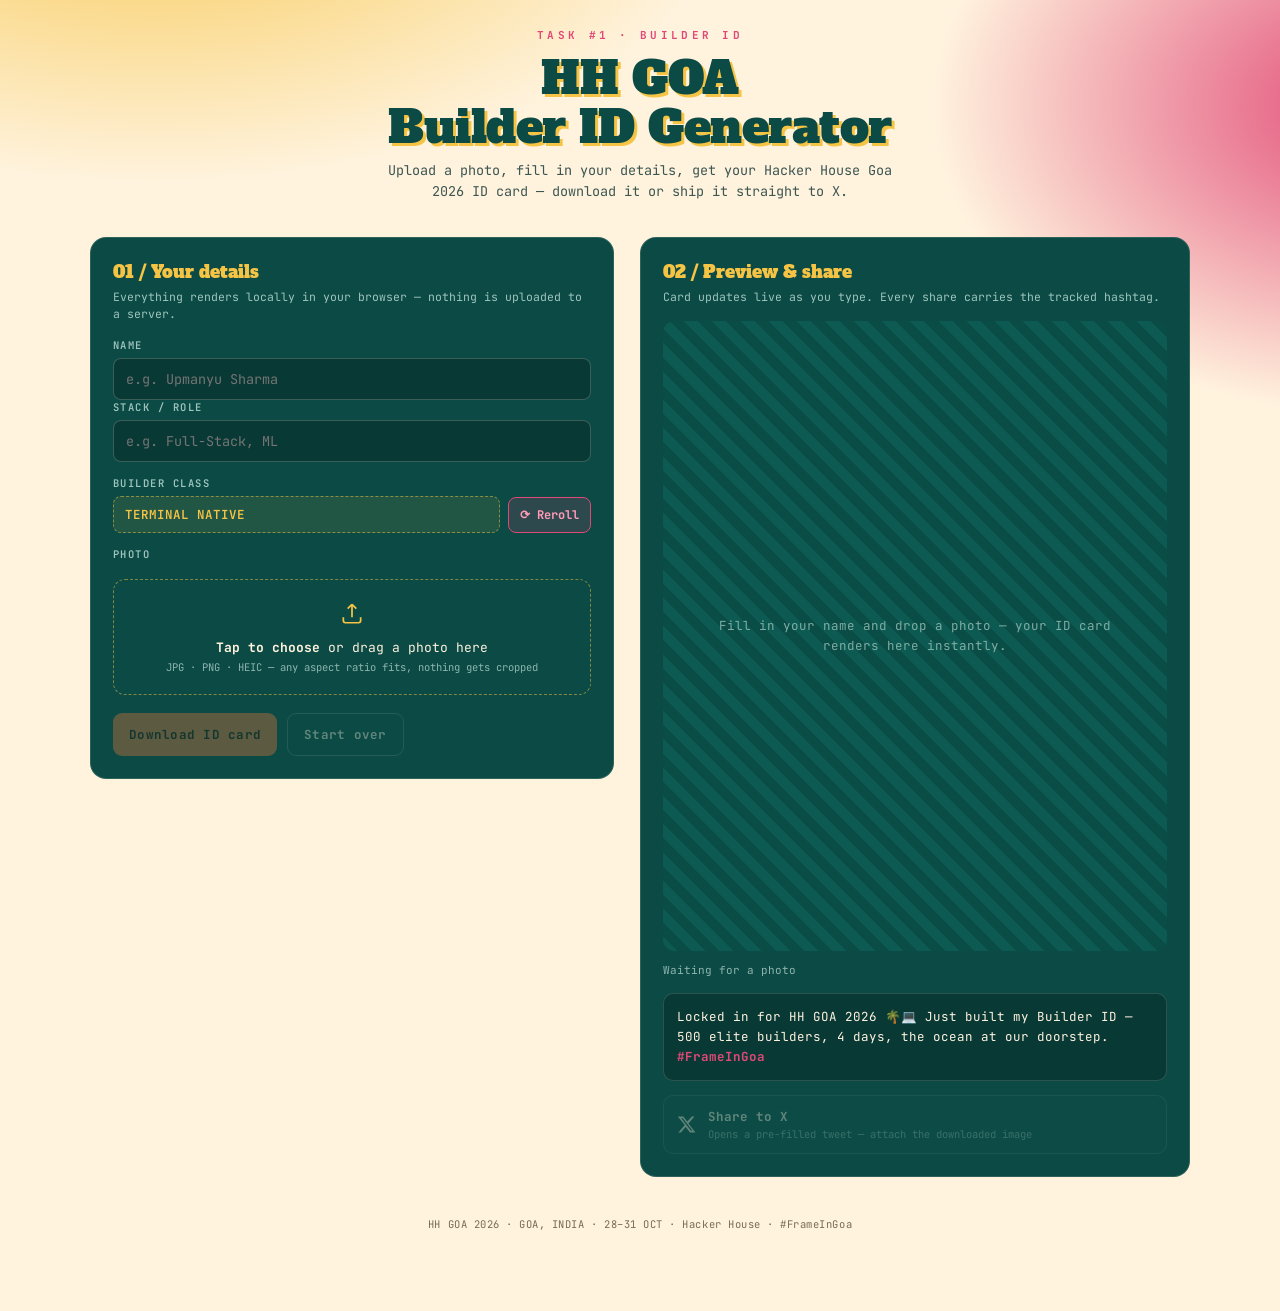
==== index.html @ 46b138cb "Made the first draft of the id card using javascript, html and css" ====
<!DOCTYPE html>
<html lang="en">
<head>
<meta charset="UTF-8">
<meta name="viewport" content="width=device-width, initial-scale=1.0">
<title>HH GOA 2026 — Builder ID Generator</title>
<link rel="preconnect" href="https://fonts.googleapis.com">
<link href="https://fonts.googleapis.com/css2?family=Alfa+Slab+One&family=Fraunces:opsz,wght@9..144,600;9..144,700;9..144,900&family=JetBrains+Mono:wght@400;500;600;700&family=Noto+Sans+Devanagari:wght@700&display=swap" rel="stylesheet">
<style>
  :root{
    --sky-top:#F6C445;
    --sky-mid:#F2793B;
    --sky-bottom:#E14876;
    --sea:#0F6E66;
    --sea-deep:#0B4A45;
    --sea-black:#0A2E2B;
    --cream:#FFF3DE;
    --ink:#1B2E2A;
  }
  *{box-sizing:border-box;}
  html,body{margin:0;padding:0;}
  body{
    background:
      radial-gradient(1100px 620px at 12% -12%, #F6C445 0%, transparent 55%),
      radial-gradient(900px 620px at 108% 8%, #E14876 0%, transparent 50%),
      var(--cream);
    min-height:100vh;
    font-family:'JetBrains Mono',monospace;
    color:var(--ink);
    padding:28px 16px 80px;
  }
  .wrap{max-width:1100px;margin:0 auto;}

  header{text-align:center;margin-bottom:34px;}
  .eyebrow{
    font-size:11px;letter-spacing:.3em;text-transform:uppercase;
    color:var(--sky-bottom);font-weight:700;
  }
  h1{
    font-family:'Alfa Slab One',serif;font-weight:400;
    font-size:clamp(26px,4.8vw,46px);
    margin:12px 0 8px;letter-spacing:-0.01em;color:var(--sea-deep);
    line-height:1.06;text-shadow:3px 3px 0 var(--sky-top);
  }
  .sub{color:#3d5652;font-size:13.5px;max-width:520px;margin:0 auto;line-height:1.6;}

  .stage{display:grid;grid-template-columns:1fr 1.05fr;gap:26px;align-items:start;}
  @media (max-width:860px){ .stage{grid-template-columns:1fr;} }

  .panel{
    background:var(--sea-deep);
    border:1px solid rgba(255,243,222,0.14);
    border-radius:16px;padding:22px;
    color:var(--cream);
  }
  h2.panel-title{font-family:'Alfa Slab One',serif;font-weight:400;font-size:17px;margin:0 0 4px;color:var(--sky-top);}
  .panel-sub{font-size:11.5px;color:#9fc4bd;margin:0 0 16px;line-height:1.5;}

  label{display:block;font-size:10.5px;letter-spacing:.14em;text-transform:uppercase;color:#9fc4bd;margin:14px 0 6px;font-weight:600;}
  label:first-of-type{margin-top:0;}
  input[type=text]{
    width:100%;background:rgba(0,0,0,.22);border:1px solid rgba(255,243,222,.2);
    border-radius:8px;padding:11px 12px;color:var(--cream);font-family:'JetBrains Mono',monospace;
    font-size:13.5px;outline:none;
  }
  input[type=text]:focus{border-color:var(--sky-mid);}
  .field-row{display:flex;gap:10px;}
  .field-row > div{flex:1;}

  .reroll-row{display:flex;gap:8px;align-items:center;margin-top:6px;}
  .chip-preview{
    flex:1;background:rgba(246,196,69,.1);border:1px dashed rgba(246,196,69,.5);
    border-radius:8px;padding:9px 11px;font-size:12.5px;color:var(--sky-top);font-weight:600;
  }
  .icon-btn{
    background:rgba(225,72,118,.16);border:1px solid var(--sky-bottom);color:#ff9ab8;
    border-radius:8px;padding:9px 11px;cursor:pointer;font-size:12px;font-weight:700;
    font-family:'JetBrains Mono',monospace;white-space:nowrap;
  }
  .icon-btn:hover{background:rgba(225,72,118,.28);}

  .dropzone{
    border:1.5px dashed rgba(246,196,69,.5);border-radius:12px;padding:20px;
    text-align:center;cursor:pointer;margin-top:18px;transition:border-color .2s,background .2s;
  }
  .dropzone:hover,.dropzone.drag{border-color:var(--sky-top);background:rgba(246,196,69,.06);}
  .dropzone svg{width:26px;height:26px;margin-bottom:6px;}
  .dropzone p{margin:2px 0;font-size:13px;color:var(--cream);}
  .dropzone .fmt{font-size:10.5px;color:#8fb5ae;margin-top:4px;}
  input[type=file]{display:none;}

  .actions{display:flex;gap:10px;margin-top:18px;flex-wrap:wrap;}
  .btn{
    font-family:'JetBrains Mono',monospace;font-weight:700;font-size:12.5px;
    padding:12px 16px;border-radius:9px;border:none;cursor:pointer;
    display:inline-flex;align-items:center;gap:8px;transition:transform .12s,filter .12s;
    letter-spacing:.02em;
  }
  .btn:active{transform:scale(.97);}
  .btn-primary{background:var(--sky-mid);color:#2a1305;}
  .btn-primary:hover{filter:brightness(1.08);}
  .btn-ghost{background:transparent;color:var(--cream);border:1px solid rgba(255,243,222,.3);}
  .btn-ghost:hover{border-color:var(--cream);}
  .btn[disabled]{opacity:.35;cursor:not-allowed;}

  .canvas-frame{
    position:relative;width:100%;aspect-ratio:4/5;border-radius:12px;overflow:hidden;
    background:repeating-linear-gradient(45deg,#0d5a53,#0d5a53 10px,#0a4d47 10px,#0a4d47 20px);
    display:flex;align-items:center;justify-content:center;
  }
  #outputCanvas{width:100%;height:100%;display:block;}
  .placeholder-msg{position:absolute;color:#7fada4;font-size:12.5px;text-align:center;padding:0 30px;line-height:1.6;}

  .status-row{display:flex;justify-content:space-between;align-items:center;margin-top:12px;font-size:11px;color:#8fb5ae;}
  .live{display:inline-flex;align-items:center;gap:6px;}
  .dot{width:6px;height:6px;border-radius:50%;background:var(--sky-top);box-shadow:0 0 6px var(--sky-top);}

  .caption-box{
    background:rgba(0,0,0,.22);border:1px solid rgba(255,243,222,.14);border-radius:10px;
    padding:13px;font-size:12.5px;line-height:1.6;color:var(--cream);margin:16px 0 14px;white-space:pre-wrap;
  }
  .tag{color:var(--sky-bottom);font-weight:700;}

  .share-grid{display:flex;flex-direction:column;gap:9px;}
  .share-btn{
    display:flex;align-items:center;gap:12px;padding:12px 13px;border-radius:10px;
    border:1px solid rgba(255,243,222,.16);background:rgba(255,243,222,.03);cursor:pointer;
    color:var(--cream);font-family:'JetBrains Mono',monospace;font-size:12.5px;font-weight:700;
    text-align:left;width:100%;transition:background .15s,border-color .15s;
  }
  .share-btn:hover{background:rgba(255,243,222,.08);border-color:rgba(255,243,222,.3);}
  .share-btn[disabled]{opacity:.35;cursor:not-allowed;}
  .share-btn .ic{width:19px;height:19px;flex-shrink:0;}
  .share-btn small{display:block;font-weight:400;color:#8fb5ae;font-size:10.5px;margin-top:2px;}

  .toast{
    position:fixed;bottom:24px;left:50%;transform:translateX(-50%) translateY(20px);
    background:var(--sky-top);color:#2a1305;padding:10px 18px;border-radius:8px;
    font-size:12.5px;font-weight:700;opacity:0;pointer-events:none;
    transition:opacity .25s,transform .25s;z-index:50;font-family:'JetBrains Mono',monospace;
  }
  .toast.show{opacity:1;transform:translateX(-50%) translateY(0);}

  footer{text-align:center;margin-top:40px;font-size:10.5px;color:#7a6a52;letter-spacing:.05em;}
</style>
</head>
<body>
<div class="wrap">

  <header>
    <div class="eyebrow">Task #1 · Builder ID</div>
    <h1>HH GOA<br>Builder ID Generator</h1>
    <p class="sub">Upload a photo, fill in your details, get your Hacker House Goa 2026 ID card — download it or ship it straight to X.</p>
  </header>

  <div class="stage">

    <div class="panel">
      <h2 class="panel-title">01 / Your details</h2>
      <p class="panel-sub">Everything renders locally in your browser — nothing is uploaded to a server.</p>

      <label for="nameInput">Name</label>
      <input type="text" id="nameInput" placeholder="e.g. Upmanyu Sharma" maxlength="28">

      <div class="field-row">
        <div>
          <label for="stackInput">Stack / role</label>
          <input type="text" id="stackInput" placeholder="e.g. Full-Stack, ML" maxlength="22">
        </div>
      </div>

      <label>Builder class</label>
      <div class="reroll-row">
        <div class="chip-preview" id="builderClassPreview">TERMINAL NATIVE</div>
        <button class="icon-btn" id="rerollBtn" type="button">⟳ Reroll</button>
      </div>

      <label>Photo</label>
      <div class="dropzone" id="dropzone">
        <svg viewBox="0 0 24 24" fill="none" stroke="#F6C445" stroke-width="1.6"><path d="M12 16V4M12 4l-4 4M12 4l4 4"/><path d="M4 16v3a2 2 0 002 2h12a2 2 0 002-2v-3"/></svg>
        <p><strong>Tap to choose</strong> or drag a photo here</p>
        <div class="fmt">JPG · PNG · HEIC — any aspect ratio fits, nothing gets cropped</div>
      </div>
      <input type="file" id="fileInput" accept="image/jpeg,image/png,image/heic,image/heif,.heic,.heif">

      <div class="actions">
        <button class="btn btn-primary" id="downloadBtn" disabled>Download ID card</button>
        <button class="btn btn-ghost" id="resetBtn" disabled>Start over</button>
      </div>
    </div>

    <div class="panel">
      <h2 class="panel-title">02 / Preview & share</h2>
      <p class="panel-sub">Card updates live as you type. Every share carries the tracked hashtag.</p>

      <div class="canvas-frame" id="canvasFrame">
        <div class="placeholder-msg" id="placeholderMsg">Fill in your name and drop a photo — your ID card renders here instantly.</div>
        <canvas id="outputCanvas" width="1200" height="1500" style="display:none;"></canvas>
      </div>

      <div class="status-row">
        <span id="statusText">Waiting for details</span>
        <span class="live" id="liveBadge" style="visibility:hidden;"><span class="dot"></span> Live</span>
      </div>

      <div class="caption-box" id="captionBox">Locked in for HH GOA 2026 🌴💻 Just built my Builder ID — 500 elite builders, 4 days, the ocean at our doorstep. <span class="tag">#FrameInGoa</span></div>

      <div class="share-grid">
        <button class="share-btn" id="shareX" disabled>
          <svg class="ic" viewBox="0 0 24 24" fill="#FFF3DE"><path d="M18.9 2H22l-7.6 8.7L23.3 22h-6.9l-5.4-6.9L4.8 22H1.7l8.1-9.3L1 2h7l4.9 6.3L18.9 2Zm-1.2 18h1.9L7.4 4H5.4l12.3 16Z"/></svg>
          <span>Share to X<small>Opens a pre-filled tweet — attach the downloaded image</small></span>
        </button>
      </div>
    </div>

  </div>

  <footer>HH GOA 2026 · GOA, INDIA · 28–31 OCT · Hacker House · #FrameInGoa</footer>
</div>

<div class="toast" id="toast"></div>

<script>
const dropzone = document.getElementById('dropzone');
const fileInput = document.getElementById('fileInput');
const canvas = document.getElementById('outputCanvas');
const ctx = canvas.getContext('2d');
const placeholderMsg = document.getElementById('placeholderMsg');
const statusText = document.getElementById('statusText');
const liveBadge = document.getElementById('liveBadge');
const downloadBtn = document.getElementById('downloadBtn');
const resetBtn = document.getElementById('resetBtn');
const toast = document.getElementById('toast');
const nameInput = document.getElementById('nameInput');
const stackInput = document.getElementById('stackInput');
const builderClassPreview = document.getElementById('builderClassPreview');
const rerollBtn = document.getElementById('rerollBtn');

const HASHTAG = "#FrameInGoa";
const CARD_W = 1200, CARD_H = 1500;
let userImg = null;
let currentClass = "TERMINAL NATIVE";
let serial = String(Math.floor(Math.random()*899)+100);

const BUILDER_CLASSES = [
  "TERMINAL NATIVE","SHIP-IT SPECIALIST","0-TO-1 OPERATOR","LATE NIGHT COMMITTER",
  "PROD WHISPERER","SIGNAL OVER NOISE","FULL-STACK CORSAIR","EDGE CASE HUNTER",
  "TIDE-TIMED SHIPPER","FIBER-SPEED FOUNDER","MERGE CONFLICT SLAYER","STACK OVERFLOW SURVIVOR"
];

function rollBuilderClass(){
  let next = currentClass;
  while(next === currentClass){
    next = BUILDER_CLASSES[Math.floor(Math.random()*BUILDER_CLASSES.length)];
  }
  currentClass = next;
  builderClassPreview.textContent = currentClass;
  scheduleRender();
}
rerollBtn.addEventListener('click', rollBuilderClass);

function showToast(msg){
  toast.textContent = msg;
  toast.classList.add('show');
  setTimeout(()=>toast.classList.remove('show'), 2200);
}

async function ensureFonts(){
  await Promise.all([
    document.fonts.load('400 90px "Alfa Slab One"'),
    document.fonts.load('400 46px "Alfa Slab One"'),
    document.fonts.load('700 62px Fraunces'),
    document.fonts.load('700 30px "JetBrains Mono"'),
    document.fonts.load('600 24px "JetBrains Mono"'),
    document.fonts.load('700 46px "Noto Sans Devanagari"'),
  ]).catch(()=>{});
}

function roundRectAt(x,y,w,h,r){
  ctx.beginPath();
  ctx.moveTo(x+r,y);
  ctx.arcTo(x+w,y,x+w,y+h,r);
  ctx.arcTo(x+w,y+h,x,y+h,r);
  ctx.arcTo(x,y+h,x,y,r);
  ctx.arcTo(x,y,x+w,y,r);
  ctx.closePath();
}

function drawTicketNotch(cx, y, r){
  ctx.save();
  ctx.globalCompositeOperation = 'destination-out';
  ctx.beginPath();
  ctx.arc(cx, y, r, 0, Math.PI*2);
  ctx.fill();
  ctx.restore();
}

function fitText(text, cx, y, maxW, baseSize, weight, family){
  let size = baseSize;
  ctx.font = `${weight} ${size}px ${family}`;
  while(ctx.measureText(text).width > maxW && size > 26){
    size -= 2;
    ctx.font = `${weight} ${size}px ${family}`;
  }
  ctx.fillText(text, cx, y);
}

function drawSunburst(cx, cy, rInner, rOuter, rayCount, colorA, colorB){
  ctx.save();
  ctx.beginPath();
  ctx.arc(cx, cy, rOuter, 0, Math.PI*2);
  ctx.clip();
  const step = (Math.PI*2)/rayCount;
  for(let i=0;i<rayCount;i++){
    ctx.beginPath();
    ctx.moveTo(cx,cy);
    ctx.arc(cx, cy, rOuter, i*step, i*step+step/2);
    ctx.closePath();
    ctx.fillStyle = (i%2===0) ? colorA : colorB;
    ctx.fill();
  }
  ctx.restore();
}

function drawPalmSilhouette(x, y, scale, color){
  ctx.save();
  ctx.translate(x,y);
  ctx.scale(scale,scale);
  ctx.fillStyle = color;
  // trunk
  ctx.beginPath();
  ctx.moveTo(-6,0);
  ctx.quadraticCurveTo(10,-40,-2,-90);
  ctx.quadraticCurveTo(6,-40,10,0);
  ctx.closePath();
  ctx.fill();
  // fronds
  const frondAngles = [-160,-125,-95,-65,-30,10];
  frondAngles.forEach(a=>{
    ctx.save();
    ctx.translate(-2,-90);
    ctx.rotate(a*Math.PI/180);
    ctx.beginPath();
    ctx.moveTo(0,0);
    ctx.quadraticCurveTo(40,-6,74,4);
    ctx.quadraticCurveTo(40,10,0,0);
    ctx.closePath();
    ctx.fill();
    ctx.restore();
  });
  ctx.restore();
}

function drawWaveBand(y, height, color){
  ctx.save();
  ctx.fillStyle = color;
  ctx.beginPath();
  ctx.moveTo(0, y+30);
  for(let x=0;x<=CARD_W;x+=60){
    const yy = y + 30*Math.sin((x/CARD_W)*Math.PI*4);
    ctx.lineTo(x, yy);
  }
  ctx.lineTo(CARD_W, y+height);
  ctx.lineTo(0, y+height);
  ctx.closePath();
  ctx.fill();
  ctx.restore();
}

function drawCard(){
  ctx.clearRect(0,0,CARD_W,CARD_H);

  // retro sunset sky gradient background
  const sky = ctx.createLinearGradient(0,0,0,CARD_H);
  sky.addColorStop(0,'#F6C445');
  sky.addColorStop(0.45,'#F2793B');
  sky.addColorStop(1,'#E14876');
  ctx.fillStyle = sky;
  ctx.fillRect(0,0,CARD_W,CARD_H);

  const cx = CARD_W/2;

  // sunburst behind header
  drawSunburst(cx, 190, 0, 340, 24, 'rgba(255,255,255,0.10)', 'rgba(255,255,255,0)');

  // ---- HEADER: HACKER HOUSE lockup ----
  ctx.textAlign = 'center';
  ctx.textBaseline = 'alphabetic';
  ctx.fillStyle = '#0B4A45';
  ctx.font = '400 100px "Alfa Slab One", serif';
  ctx.fillText('HACKER', cx, 150);
  ctx.fillText('HOUSE', cx, 250);

  const badgeW = 220, badgeH = 78, badgeY = 166;
  ctx.save();
  ctx.translate(cx, badgeY + badgeH/2);
  ctx.rotate(-0.035);
  ctx.fillStyle = '#E14876';
  roundRectAt(-badgeW/2,-badgeH/2,badgeW,badgeH,14);
  ctx.fill();
  ctx.strokeStyle = '#FFF3DE';
  ctx.lineWidth = 3;
  roundRectAt(-badgeW/2,-badgeH/2,badgeW,badgeH,14);
  ctx.stroke();
  ctx.fillStyle = '#FFF3DE';
  ctx.font = '700 44px "Noto Sans Devanagari", sans-serif';
  ctx.textBaseline = 'middle';
  ctx.fillText('गोवा', 0, 4);
  ctx.restore();

  ctx.font = '600 22px "JetBrains Mono", monospace';
  ctx.fillStyle = '#0B4A45';
  ctx.textBaseline = 'alphabetic';
  ctx.fillText('GOA, INDIA · 28–31 OCT 2026', cx, 306);

  // dashed tear-line
  const tearY = 344;
  ctx.save();
  ctx.strokeStyle = 'rgba(11,74,69,0.45)';
  ctx.lineWidth = 3;
  ctx.setLineDash([10,10]);
  ctx.beginPath();
  ctx.moveTo(60,tearY);
  ctx.lineTo(CARD_W-60,tearY);
  ctx.stroke();
  ctx.restore();
  drawTicketNotch(30, tearY, 22);
  drawTicketNotch(CARD_W-30, tearY, 22);

// ---- CENTERED PHOTO ----

const MAX_PHOTO_W = 1040;
const MAX_PHOTO_H = 640;

let drawW = 650;
let drawH = 640;

if (userImg) {

  const iw = userImg.width;
  const ih = userImg.height;

  // Scale image proportionally so it fits inside
  // the maximum photo area.
  const scale = Math.min(
    MAX_PHOTO_W / iw,
    MAX_PHOTO_H / ih
  );

  drawW = iw * scale;
  drawH = ih * scale;
}

// Center the photo horizontally
const drawX = (CARD_W - drawW) / 2;

// Center the photo vertically within the photo area
const photoAreaY = 378;
const drawY = photoAreaY + (MAX_PHOTO_H - drawH) / 2;


// Draw photo
if (userImg) {

  ctx.save();

  // Small shadow directly behind the actual photo
  ctx.shadowColor = 'rgba(11,46,42,0.25)';
  ctx.shadowBlur = 18;
  ctx.shadowOffsetY = 6;

  ctx.drawImage(
    userImg,
    0,
    0,
    userImg.width,
    userImg.height,
    drawX,
    drawY,
    drawW,
    drawH
  );

  ctx.restore();

  // Very subtle photo border
  ctx.strokeStyle = '#FFF3DE';
  ctx.lineWidth = 4;

  ctx.strokeRect(
    drawX,
    drawY,
    drawW,
    drawH
  );
}
  // ---- INFO BLOCK ----
  const infoY = photoAreaY + MAX_PHOTO_H + 64;
  ctx.textAlign = 'center';

  const displayName = (nameInput.value.trim() || 'YOUR NAME HERE').toUpperCase();
  ctx.fillStyle = '#0B4A45';
  ctx.textBaseline = 'alphabetic';
  fitText(displayName, cx, infoY, CARD_W-160, 60, '700', 'Fraunces, serif');

  const displayStack = (stackInput.value.trim() || 'BUILDER').toUpperCase();
  ctx.fillStyle = '#7A2A3E';
  ctx.font = '600 26px "JetBrains Mono", monospace';
  ctx.fillText(displayStack, cx, infoY+44);

  const pillY = infoY + 74;
  ctx.font = '700 24px "JetBrains Mono", monospace';
  const pillText = 'CLASS: ' + currentClass;
  const pillPad = 26;
  const pillTextW = ctx.measureText(pillText).width;
  const pillW = pillTextW + pillPad*2;
  const pillH = 54;
  ctx.save();
  ctx.fillStyle = '#0B4A45';
  roundRectAt(cx-pillW/2, pillY, pillW, pillH, pillH/2);
  ctx.fill();
  ctx.fillStyle = '#F6C445';
  ctx.textBaseline = 'middle';
  ctx.fillText(pillText, cx, pillY+pillH/2+2);
  ctx.restore();

  // ---- FOOTER: teal wave band + palm + hashtag ----
  const waveY = pillY + pillH + 40;
  drawWaveBand(waveY, CARD_H-waveY, '#0F6E66');
  drawWaveBand(waveY+14, CARD_H-waveY-14, '#0B4A45');

  drawPalmSilhouette(150, CARD_H-40, 0.85, 'rgba(255,243,222,0.5)');
  drawPalmSilhouette(CARD_W-150, CARD_H-40, -0.85, 'rgba(255,243,222,0.5)');

  ctx.fillStyle = '#FFF3DE';
  ctx.font = '700 22px "JetBrains Mono", monospace';
  ctx.textAlign = 'center';
  ctx.textBaseline = 'alphabetic';
  ctx.fillText('#FrameInGoa  ·  hhgoa.com', cx, CARD_H-42);
}

let renderScheduled = false;
function scheduleRender(){
  if(renderScheduled) return;
  renderScheduled = true;
  requestAnimationFrame(async ()=>{
    renderScheduled = false;
    await ensureFonts();
    drawCard();
    updateUIState();
  });
}

function updateUIState(){
  const ready = !!userImg;
  placeholderMsg.style.display = ready ? 'none' : 'block';
  canvas.style.display = ready ? 'block' : 'none';
  liveBadge.style.visibility = ready ? 'visible' : 'hidden';
  statusText.textContent = ready ? 'Live — updates as you type' : 'Waiting for a photo';
  downloadBtn.disabled = !ready;
  resetBtn.disabled = !ready;
  document.getElementById('shareX').disabled = !ready;
}

function handleFile(file){
  if(!file) return;
  statusText.textContent = 'Processing photo…';
  const url = URL.createObjectURL(file);
  const img = new Image();
  img.onload = function(){
    userImg = img;
    scheduleRender();
    URL.revokeObjectURL(url);
  };
  img.onerror = function(){
    statusText.textContent = 'Could not read that file — try a JPG, PNG, or HEIC image.';
    URL.revokeObjectURL(url);
  };
  img.src = url;
}

dropzone.addEventListener('click', ()=>fileInput.click());
fileInput.addEventListener('change', e=>handleFile(e.target.files[0]));
['dragenter','dragover'].forEach(ev=>dropzone.addEventListener(ev, e=>{e.preventDefault(); dropzone.classList.add('drag');}));
['dragleave','drop'].forEach(ev=>dropzone.addEventListener(ev, e=>{e.preventDefault(); dropzone.classList.remove('drag');}));
dropzone.addEventListener('drop', e=>handleFile(e.dataTransfer.files[0]));

nameInput.addEventListener('input', scheduleRender);
stackInput.addEventListener('input', scheduleRender);

downloadBtn.addEventListener('click', ()=>{
  const link = document.createElement('a');
  const safeName = (nameInput.value.trim() || 'builder').toLowerCase().replace(/[^a-z0-9]+/g,'-');
  link.download = `hh-goa-2026-id-${safeName}.png`;
  link.href = canvas.toDataURL('image/png');
  link.click();
  showToast('Downloaded — attach it to your tweet');
});

resetBtn.addEventListener('click', ()=>{
  userImg = null;
  nameInput.value = '';
  stackInput.value = '';
  fileInput.value = '';
  scheduleRender();
});

document.getElementById('shareX').addEventListener('click', ()=>{
  const nm = nameInput.value.trim() || 'a builder';
  const text = encodeURIComponent(`Locked in for HH GOA 2026 🌴💻 Just built my Builder ID as ${nm} — 500 elite builders, 4 days, the ocean at our doorstep. ${HASHTAG}`);
  window.open(`https://x.com/intent/tweet?text=${text}`, '_blank');
  showToast('Tweet window opened — attach the downloaded image');
});

scheduleRender();
</script>
</body>
</html>
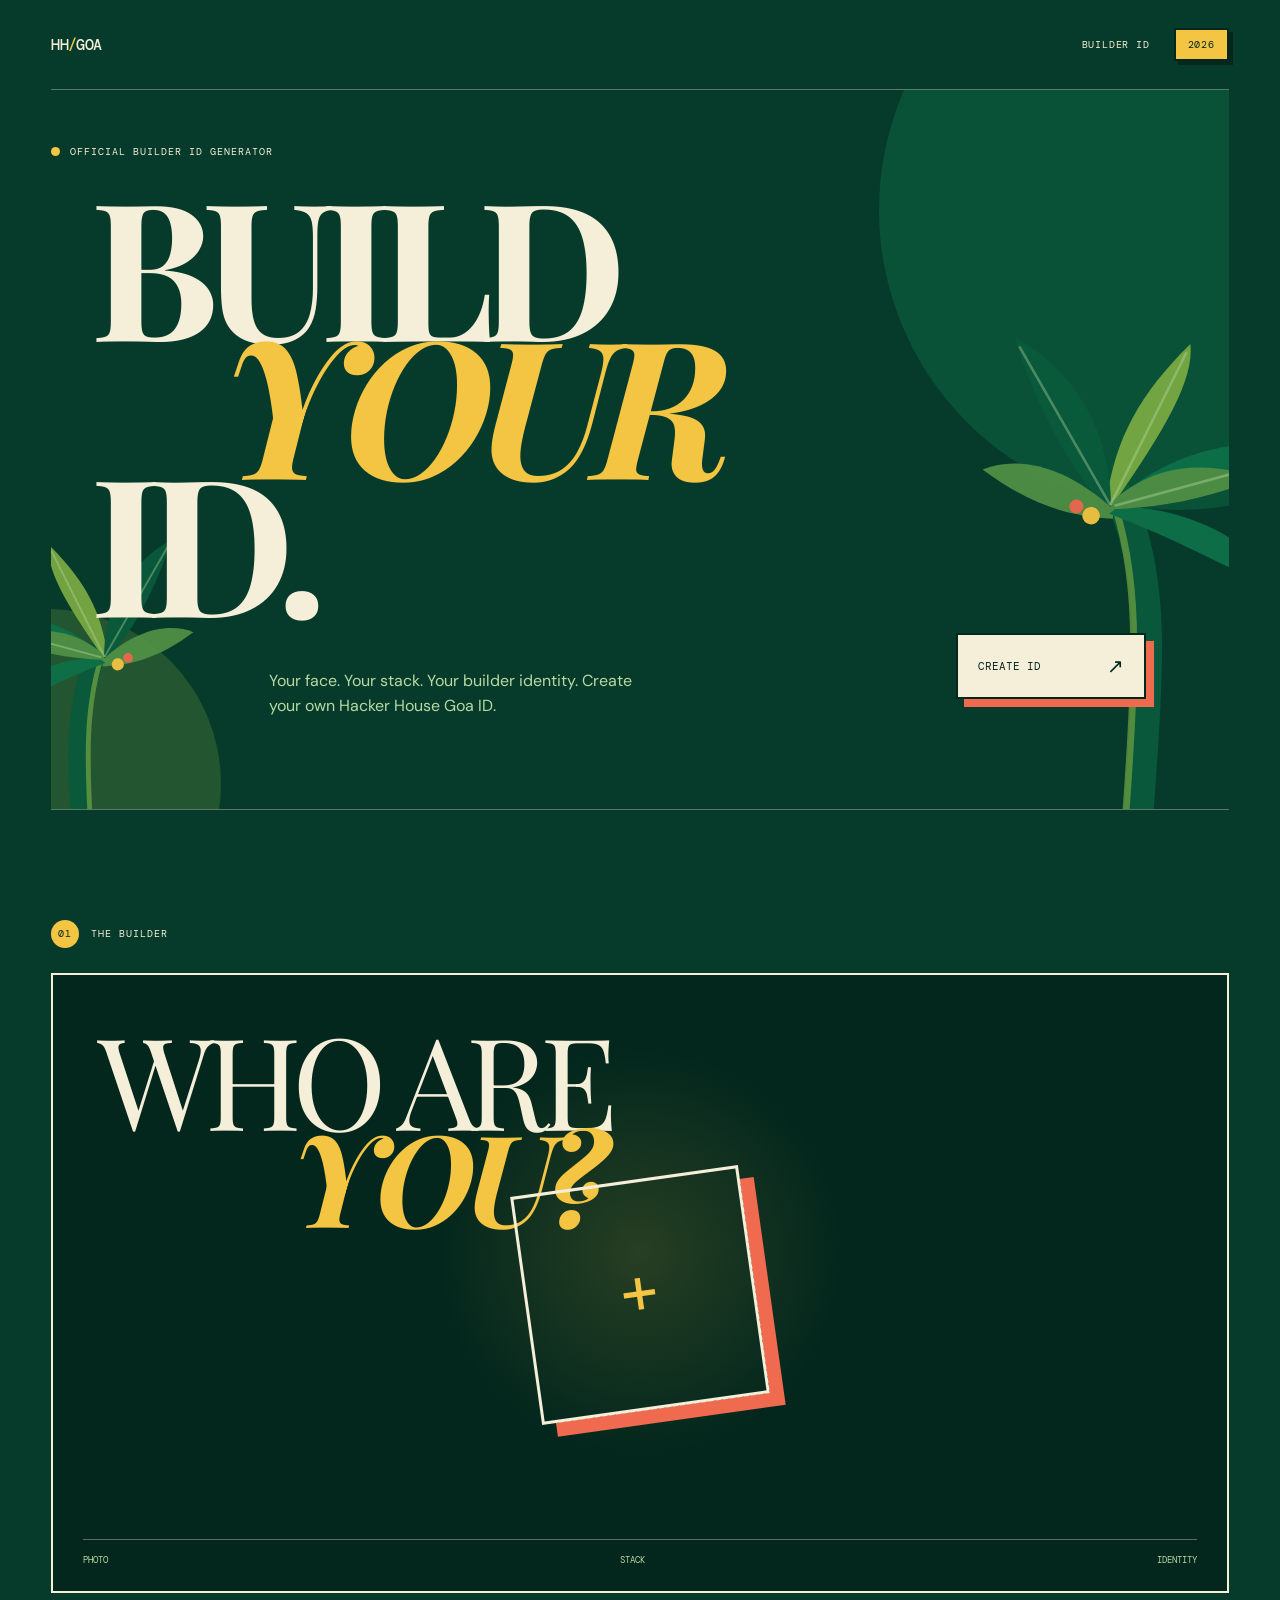
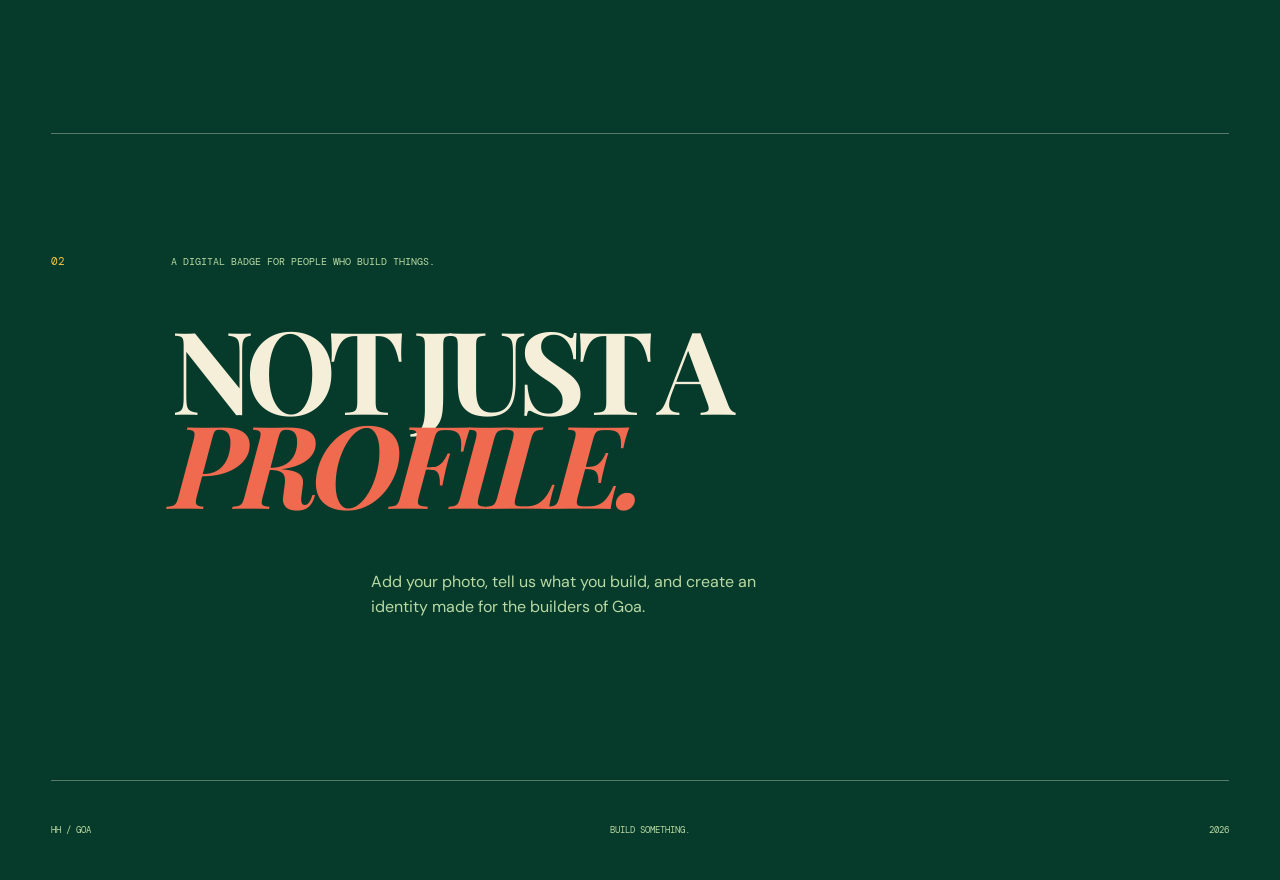
==== commit 7f0b46a3: "changed frontend, added svg, new style" ====
--- a/index.html
+++ b/index.html
@@ -1,618 +1,166 @@
 <!DOCTYPE html>
 <html lang="en">
 <head>
-<meta charset="UTF-8">
-<meta name="viewport" content="width=device-width, initial-scale=1.0">
-<title>HH GOA 2026 — Builder ID Generator</title>
-<link rel="preconnect" href="https://fonts.googleapis.com">
-<link href="https://fonts.googleapis.com/css2?family=Alfa+Slab+One&family=Fraunces:opsz,wght@9..144,600;9..144,700;9..144,900&family=JetBrains+Mono:wght@400;500;600;700&family=Noto+Sans+Devanagari:wght@700&display=swap" rel="stylesheet">
-<style>
-  :root{
-    --sky-top:#F6C445;
-    --sky-mid:#F2793B;
-    --sky-bottom:#E14876;
-    --sea:#0F6E66;
-    --sea-deep:#0B4A45;
-    --sea-black:#0A2E2B;
-    --cream:#FFF3DE;
-    --ink:#1B2E2A;
-  }
-  *{box-sizing:border-box;}
-  html,body{margin:0;padding:0;}
-  body{
-    background:
-      radial-gradient(1100px 620px at 12% -12%, #F6C445 0%, transparent 55%),
-      radial-gradient(900px 620px at 108% 8%, #E14876 0%, transparent 50%),
-      var(--cream);
-    min-height:100vh;
-    font-family:'JetBrains Mono',monospace;
-    color:var(--ink);
-    padding:28px 16px 80px;
-  }
-  .wrap{max-width:1100px;margin:0 auto;}
+    <meta charset="UTF-8">
+    <meta name="viewport" content="width=device-width, initial-scale=1.0">
 
-  header{text-align:center;margin-bottom:34px;}
-  .eyebrow{
-    font-size:11px;letter-spacing:.3em;text-transform:uppercase;
-    color:var(--sky-bottom);font-weight:700;
-  }
-  h1{
-    font-family:'Alfa Slab One',serif;font-weight:400;
-    font-size:clamp(26px,4.8vw,46px);
-    margin:12px 0 8px;letter-spacing:-0.01em;color:var(--sea-deep);
-    line-height:1.06;text-shadow:3px 3px 0 var(--sky-top);
-  }
-  .sub{color:#3d5652;font-size:13.5px;max-width:520px;margin:0 auto;line-height:1.6;}
+    <title>Builder ID — Goa</title>
+    <meta
+        name="description"
+        content="Create your Builder ID for Hacker House Goa."
+    >
 
-  .stage{display:grid;grid-template-columns:1fr 1.05fr;gap:26px;align-items:start;}
-  @media (max-width:860px){ .stage{grid-template-columns:1fr;} }
+    <link rel="stylesheet" href="css/global.css">
+    <link rel="stylesheet" href="css/home.css">
+</head>
 
-  .panel{
-    background:var(--sea-deep);
-    border:1px solid rgba(255,243,222,0.14);
-    border-radius:16px;padding:22px;
-    color:var(--cream);
-  }
-  h2.panel-title{font-family:'Alfa Slab One',serif;font-weight:400;font-size:17px;margin:0 0 4px;color:var(--sky-top);}
-  .panel-sub{font-size:11.5px;color:#9fc4bd;margin:0 0 16px;line-height:1.5;}
+<body>
 
-  label{display:block;font-size:10.5px;letter-spacing:.14em;text-transform:uppercase;color:#9fc4bd;margin:14px 0 6px;font-weight:600;}
-  label:first-of-type{margin-top:0;}
-  input[type=text]{
-    width:100%;background:rgba(0,0,0,.22);border:1px solid rgba(255,243,222,.2);
-    border-radius:8px;padding:11px 12px;color:var(--cream);font-family:'JetBrains Mono',monospace;
-    font-size:13.5px;outline:none;
-  }
-  input[type=text]:focus{border-color:var(--sky-mid);}
-  .field-row{display:flex;gap:10px;}
-  .field-row > div{flex:1;}
+    <!--NAVIGATION-->
+    <header class="site-nav">
+        <div class="nav-brand">
+            HH<span>/</span>GOA
+        </div>
 
-  .reroll-row{display:flex;gap:8px;align-items:center;margin-top:6px;}
-  .chip-preview{
-    flex:1;background:rgba(246,196,69,.1);border:1px dashed rgba(246,196,69,.5);
-    border-radius:8px;padding:9px 11px;font-size:12.5px;color:var(--sky-top);font-weight:600;
-  }
-  .icon-btn{
-    background:rgba(225,72,118,.16);border:1px solid var(--sky-bottom);color:#ff9ab8;
-    border-radius:8px;padding:9px 11px;cursor:pointer;font-size:12px;font-weight:700;
-    font-family:'JetBrains Mono',monospace;white-space:nowrap;
-  }
-  .icon-btn:hover{background:rgba(225,72,118,.28);}
+        <div class="nav-meta">
+            <span>BUILDER ID</span>
+            <span>2026</span>
+        </div>
+    </header>
 
-  .dropzone{
-    border:1.5px dashed rgba(246,196,69,.5);border-radius:12px;padding:20px;
-    text-align:center;cursor:pointer;margin-top:18px;transition:border-color .2s,background .2s;
-  }
-  .dropzone:hover,.dropzone.drag{border-color:var(--sky-top);background:rgba(246,196,69,.06);}
-  .dropzone svg{width:26px;height:26px;margin-bottom:6px;}
-  .dropzone p{margin:2px 0;font-size:13px;color:var(--cream);}
-  .dropzone .fmt{font-size:10.5px;color:#8fb5ae;margin-top:4px;}
-  input[type=file]{display:none;}
 
-  .actions{display:flex;gap:10px;margin-top:18px;flex-wrap:wrap;}
-  .btn{
-    font-family:'JetBrains Mono',monospace;font-weight:700;font-size:12.5px;
-    padding:12px 16px;border-radius:9px;border:none;cursor:pointer;
-    display:inline-flex;align-items:center;gap:8px;transition:transform .12s,filter .12s;
-    letter-spacing:.02em;
-  }
-  .btn:active{transform:scale(.97);}
-  .btn-primary{background:var(--sky-mid);color:#2a1305;}
-  .btn-primary:hover{filter:brightness(1.08);}
-  .btn-ghost{background:transparent;color:var(--cream);border:1px solid rgba(255,243,222,.3);}
-  .btn-ghost:hover{border-color:var(--cream);}
-  .btn[disabled]{opacity:.35;cursor:not-allowed;}
+    <!--HERO-->
+    <main>
 
-  .canvas-frame{
-    position:relative;width:100%;aspect-ratio:4/5;border-radius:12px;overflow:hidden;
-    background:repeating-linear-gradient(45deg,#0d5a53,#0d5a53 10px,#0a4d47 10px,#0a4d47 20px);
-    display:flex;align-items:center;justify-content:center;
-  }
-  #outputCanvas{width:100%;height:100%;display:block;}
-  .placeholder-msg{position:absolute;color:#7fada4;font-size:12.5px;text-align:center;padding:0 30px;line-height:1.6;}
+        <section class="hero">
 
-  .status-row{display:flex;justify-content:space-between;align-items:center;margin-top:12px;font-size:11px;color:#8fb5ae;}
-  .live{display:inline-flex;align-items:center;gap:6px;}
-  .dot{width:6px;height:6px;border-radius:50%;background:var(--sky-top);box-shadow:0 0 6px var(--sky-top);}
-
-  .caption-box{
-    background:rgba(0,0,0,.22);border:1px solid rgba(255,243,222,.14);border-radius:10px;
-    padding:13px;font-size:12.5px;line-height:1.6;color:var(--cream);margin:16px 0 14px;white-space:pre-wrap;
-  }
-  .tag{color:var(--sky-bottom);font-weight:700;}
-
-  .share-grid{display:flex;flex-direction:column;gap:9px;}
-  .share-btn{
-    display:flex;align-items:center;gap:12px;padding:12px 13px;border-radius:10px;
-    border:1px solid rgba(255,243,222,.16);background:rgba(255,243,222,.03);cursor:pointer;
-    color:var(--cream);font-family:'JetBrains Mono',monospace;font-size:12.5px;font-weight:700;
-    text-align:left;width:100%;transition:background .15s,border-color .15s;
-  }
-  .share-btn:hover{background:rgba(255,243,222,.08);border-color:rgba(255,243,222,.3);}
-  .share-btn[disabled]{opacity:.35;cursor:not-allowed;}
-  .share-btn .ic{width:19px;height:19px;flex-shrink:0;}
-  .share-btn small{display:block;font-weight:400;color:#8fb5ae;font-size:10.5px;margin-top:2px;}
-
-  .toast{
-    position:fixed;bottom:24px;left:50%;transform:translateX(-50%) translateY(20px);
-    background:var(--sky-top);color:#2a1305;padding:10px 18px;border-radius:8px;
-    font-size:12.5px;font-weight:700;opacity:0;pointer-events:none;
-    transition:opacity .25s,transform .25s;z-index:50;font-family:'JetBrains Mono',monospace;
-  }
-  .toast.show{opacity:1;transform:translateX(-50%) translateY(0);}
-
-  footer{text-align:center;margin-top:40px;font-size:10.5px;color:#7a6a52;letter-spacing:.05em;}
-</style>
-</head>
-<body>
-<div class="wrap">
-
-  <header>
-    <div class="eyebrow">Task #1 · Builder ID</div>
-    <h1>HH GOA<br>Builder ID Generator</h1>
-    <p class="sub">Upload a photo, fill in your details, get your Hacker House Goa 2026 ID card — download it or ship it straight to X.</p>
-  </header>
-
-  <div class="stage">
-
-    <div class="panel">
-      <h2 class="panel-title">01 / Your details</h2>
-      <p class="panel-sub">Everything renders locally in your browser — nothing is uploaded to a server.</p>
-
-      <label for="nameInput">Name</label>
-      <input type="text" id="nameInput" placeholder="e.g. Upmanyu Sharma" maxlength="28">
-
-      <div class="field-row">
-        <div>
-          <label for="stackInput">Stack / role</label>
-          <input type="text" id="stackInput" placeholder="e.g. Full-Stack, ML" maxlength="22">
-        </div>
-      </div>
-
-      <label>Builder class</label>
-      <div class="reroll-row">
-        <div class="chip-preview" id="builderClassPreview">TERMINAL NATIVE</div>
-        <button class="icon-btn" id="rerollBtn" type="button">⟳ Reroll</button>
-      </div>
-
-      <label>Photo</label>
-      <div class="dropzone" id="dropzone">
-        <svg viewBox="0 0 24 24" fill="none" stroke="#F6C445" stroke-width="1.6"><path d="M12 16V4M12 4l-4 4M12 4l4 4"/><path d="M4 16v3a2 2 0 002 2h12a2 2 0 002-2v-3"/></svg>
-        <p><strong>Tap to choose</strong> or drag a photo here</p>
-        <div class="fmt">JPG · PNG · HEIC — any aspect ratio fits, nothing gets cropped</div>
-      </div>
-      <input type="file" id="fileInput" accept="image/jpeg,image/png,image/heic,image/heif,.heic,.heif">
-
-      <div class="actions">
-        <button class="btn btn-primary" id="downloadBtn" disabled>Download ID card</button>
-        <button class="btn btn-ghost" id="resetBtn" disabled>Start over</button>
-      </div>
-    </div>
-
-    <div class="panel">
-      <h2 class="panel-title">02 / Preview & share</h2>
-      <p class="panel-sub">Card updates live as you type. Every share carries the tracked hashtag.</p>
-
-      <div class="canvas-frame" id="canvasFrame">
-        <div class="placeholder-msg" id="placeholderMsg">Fill in your name and drop a photo — your ID card renders here instantly.</div>
-        <canvas id="outputCanvas" width="1200" height="1500" style="display:none;"></canvas>
-      </div>
-
-      <div class="status-row">
-        <span id="statusText">Waiting for details</span>
-        <span class="live" id="liveBadge" style="visibility:hidden;"><span class="dot"></span> Live</span>
-      </div>
-
-      <div class="caption-box" id="captionBox">Locked in for HH GOA 2026 🌴💻 Just built my Builder ID — 500 elite builders, 4 days, the ocean at our doorstep. <span class="tag">#FrameInGoa</span></div>
-
-      <div class="share-grid">
-        <button class="share-btn" id="shareX" disabled>
-          <svg class="ic" viewBox="0 0 24 24" fill="#FFF3DE"><path d="M18.9 2H22l-7.6 8.7L23.3 22h-6.9l-5.4-6.9L4.8 22H1.7l8.1-9.3L1 2h7l4.9 6.3L18.9 2Zm-1.2 18h1.9L7.4 4H5.4l12.3 16Z"/></svg>
-          <span>Share to X<small>Opens a pre-filled tweet — attach the downloaded image</small></span>
-        </button>
-      </div>
-    </div>
-
-  </div>
-
-  <footer>HH GOA 2026 · GOA, INDIA · 28–31 OCT · Hacker House · #FrameInGoa</footer>
+            <!-- Tropical atmosphere -->
+<div class="tropical-decoration tropical-left">
+    <img
+        src="assets/illustrations/palm-left.svg"
+        alt=""
+        aria-hidden="true"
+    >
 </div>
 
-<div class="toast" id="toast"></div>
-
-<script>
-const dropzone = document.getElementById('dropzone');
-const fileInput = document.getElementById('fileInput');
-const canvas = document.getElementById('outputCanvas');
-const ctx = canvas.getContext('2d');
-const placeholderMsg = document.getElementById('placeholderMsg');
-const statusText = document.getElementById('statusText');
-const liveBadge = document.getElementById('liveBadge');
-const downloadBtn = document.getElementById('downloadBtn');
-const resetBtn = document.getElementById('resetBtn');
-const toast = document.getElementById('toast');
-const nameInput = document.getElementById('nameInput');
-const stackInput = document.getElementById('stackInput');
-const builderClassPreview = document.getElementById('builderClassPreview');
-const rerollBtn = document.getElementById('rerollBtn');
-
-const HASHTAG = "#FrameInGoa";
-const CARD_W = 1200, CARD_H = 1500;
-let userImg = null;
-let currentClass = "TERMINAL NATIVE";
-let serial = String(Math.floor(Math.random()*899)+100);
-
-const BUILDER_CLASSES = [
-  "TERMINAL NATIVE","SHIP-IT SPECIALIST","0-TO-1 OPERATOR","LATE NIGHT COMMITTER",
-  "PROD WHISPERER","SIGNAL OVER NOISE","FULL-STACK CORSAIR","EDGE CASE HUNTER",
-  "TIDE-TIMED SHIPPER","FIBER-SPEED FOUNDER","MERGE CONFLICT SLAYER","STACK OVERFLOW SURVIVOR"
-];
-
-function rollBuilderClass(){
-  let next = currentClass;
-  while(next === currentClass){
-    next = BUILDER_CLASSES[Math.floor(Math.random()*BUILDER_CLASSES.length)];
-  }
-  currentClass = next;
-  builderClassPreview.textContent = currentClass;
-  scheduleRender();
-}
-rerollBtn.addEventListener('click', rollBuilderClass);
-
-function showToast(msg){
-  toast.textContent = msg;
-  toast.classList.add('show');
-  setTimeout(()=>toast.classList.remove('show'), 2200);
-}
-
-async function ensureFonts(){
-  await Promise.all([
-    document.fonts.load('400 90px "Alfa Slab One"'),
-    document.fonts.load('400 46px "Alfa Slab One"'),
-    document.fonts.load('700 62px Fraunces'),
-    document.fonts.load('700 30px "JetBrains Mono"'),
-    document.fonts.load('600 24px "JetBrains Mono"'),
-    document.fonts.load('700 46px "Noto Sans Devanagari"'),
-  ]).catch(()=>{});
-}
-
-function roundRectAt(x,y,w,h,r){
-  ctx.beginPath();
-  ctx.moveTo(x+r,y);
-  ctx.arcTo(x+w,y,x+w,y+h,r);
-  ctx.arcTo(x+w,y+h,x,y+h,r);
-  ctx.arcTo(x,y+h,x,y,r);
-  ctx.arcTo(x,y,x+w,y,r);
-  ctx.closePath();
-}
-
-function drawTicketNotch(cx, y, r){
-  ctx.save();
-  ctx.globalCompositeOperation = 'destination-out';
-  ctx.beginPath();
-  ctx.arc(cx, y, r, 0, Math.PI*2);
-  ctx.fill();
-  ctx.restore();
-}
-
-function fitText(text, cx, y, maxW, baseSize, weight, family){
-  let size = baseSize;
-  ctx.font = `${weight} ${size}px ${family}`;
-  while(ctx.measureText(text).width > maxW && size > 26){
-    size -= 2;
-    ctx.font = `${weight} ${size}px ${family}`;
-  }
-  ctx.fillText(text, cx, y);
-}
-
-function drawSunburst(cx, cy, rInner, rOuter, rayCount, colorA, colorB){
-  ctx.save();
-  ctx.beginPath();
-  ctx.arc(cx, cy, rOuter, 0, Math.PI*2);
-  ctx.clip();
-  const step = (Math.PI*2)/rayCount;
-  for(let i=0;i<rayCount;i++){
-    ctx.beginPath();
-    ctx.moveTo(cx,cy);
-    ctx.arc(cx, cy, rOuter, i*step, i*step+step/2);
-    ctx.closePath();
-    ctx.fillStyle = (i%2===0) ? colorA : colorB;
-    ctx.fill();
-  }
-  ctx.restore();
-}
-
-function drawPalmSilhouette(x, y, scale, color){
-  ctx.save();
-  ctx.translate(x,y);
-  ctx.scale(scale,scale);
-  ctx.fillStyle = color;
-  // trunk
-  ctx.beginPath();
-  ctx.moveTo(-6,0);
-  ctx.quadraticCurveTo(10,-40,-2,-90);
-  ctx.quadraticCurveTo(6,-40,10,0);
-  ctx.closePath();
-  ctx.fill();
-  // fronds
-  const frondAngles = [-160,-125,-95,-65,-30,10];
-  frondAngles.forEach(a=>{
-    ctx.save();
-    ctx.translate(-2,-90);
-    ctx.rotate(a*Math.PI/180);
-    ctx.beginPath();
-    ctx.moveTo(0,0);
-    ctx.quadraticCurveTo(40,-6,74,4);
-    ctx.quadraticCurveTo(40,10,0,0);
-    ctx.closePath();
-    ctx.fill();
-    ctx.restore();
-  });
-  ctx.restore();
-}
-
-function drawWaveBand(y, height, color){
-  ctx.save();
-  ctx.fillStyle = color;
-  ctx.beginPath();
-  ctx.moveTo(0, y+30);
-  for(let x=0;x<=CARD_W;x+=60){
-    const yy = y + 30*Math.sin((x/CARD_W)*Math.PI*4);
-    ctx.lineTo(x, yy);
-  }
-  ctx.lineTo(CARD_W, y+height);
-  ctx.lineTo(0, y+height);
-  ctx.closePath();
-  ctx.fill();
-  ctx.restore();
-}
-
-function drawCard(){
-  ctx.clearRect(0,0,CARD_W,CARD_H);
-
-  // retro sunset sky gradient background
-  const sky = ctx.createLinearGradient(0,0,0,CARD_H);
-  sky.addColorStop(0,'#F6C445');
-  sky.addColorStop(0.45,'#F2793B');
-  sky.addColorStop(1,'#E14876');
-  ctx.fillStyle = sky;
-  ctx.fillRect(0,0,CARD_W,CARD_H);
-
-  const cx = CARD_W/2;
-
-  // sunburst behind header
-  drawSunburst(cx, 190, 0, 340, 24, 'rgba(255,255,255,0.10)', 'rgba(255,255,255,0)');
-
-  // ---- HEADER: HACKER HOUSE lockup ----
-  ctx.textAlign = 'center';
-  ctx.textBaseline = 'alphabetic';
-  ctx.fillStyle = '#0B4A45';
-  ctx.font = '400 100px "Alfa Slab One", serif';
-  ctx.fillText('HACKER', cx, 150);
-  ctx.fillText('HOUSE', cx, 250);
-
-  const badgeW = 220, badgeH = 78, badgeY = 166;
-  ctx.save();
-  ctx.translate(cx, badgeY + badgeH/2);
-  ctx.rotate(-0.035);
-  ctx.fillStyle = '#E14876';
-  roundRectAt(-badgeW/2,-badgeH/2,badgeW,badgeH,14);
-  ctx.fill();
-  ctx.strokeStyle = '#FFF3DE';
-  ctx.lineWidth = 3;
-  roundRectAt(-badgeW/2,-badgeH/2,badgeW,badgeH,14);
-  ctx.stroke();
-  ctx.fillStyle = '#FFF3DE';
-  ctx.font = '700 44px "Noto Sans Devanagari", sans-serif';
-  ctx.textBaseline = 'middle';
-  ctx.fillText('गोवा', 0, 4);
-  ctx.restore();
-
-  ctx.font = '600 22px "JetBrains Mono", monospace';
-  ctx.fillStyle = '#0B4A45';
-  ctx.textBaseline = 'alphabetic';
-  ctx.fillText('GOA, INDIA · 28–31 OCT 2026', cx, 306);
-
-  // dashed tear-line
-  const tearY = 344;
-  ctx.save();
-  ctx.strokeStyle = 'rgba(11,74,69,0.45)';
-  ctx.lineWidth = 3;
-  ctx.setLineDash([10,10]);
-  ctx.beginPath();
-  ctx.moveTo(60,tearY);
-  ctx.lineTo(CARD_W-60,tearY);
-  ctx.stroke();
-  ctx.restore();
-  drawTicketNotch(30, tearY, 22);
-  drawTicketNotch(CARD_W-30, tearY, 22);
-
-// ---- CENTERED PHOTO ----
-
-const MAX_PHOTO_W = 1040;
-const MAX_PHOTO_H = 640;
-
-let drawW = 650;
-let drawH = 640;
-
-if (userImg) {
-
-  const iw = userImg.width;
-  const ih = userImg.height;
-
-  // Scale image proportionally so it fits inside
-  // the maximum photo area.
-  const scale = Math.min(
-    MAX_PHOTO_W / iw,
-    MAX_PHOTO_H / ih
-  );
-
-  drawW = iw * scale;
-  drawH = ih * scale;
-}
-
-// Center the photo horizontally
-const drawX = (CARD_W - drawW) / 2;
-
-// Center the photo vertically within the photo area
-const photoAreaY = 378;
-const drawY = photoAreaY + (MAX_PHOTO_H - drawH) / 2;
+<div class="tropical-decoration tropical-right">
+    <img
+        src="assets/illustrations/palm-right.svg"
+        alt=""
+        aria-hidden="true"
+    >
+</div>
 
 
-// Draw photo
-if (userImg) {
+<div class="tropical-canopy">
+    <img
+        src="assets/illustrations/tropical-canopy.svg"
+        alt=""
+        aria-hidden="true"
+    >
+</div>
 
-  ctx.save();
 
-  // Small shadow directly behind the actual photo
-  ctx.shadowColor = 'rgba(11,46,42,0.25)';
-  ctx.shadowBlur = 18;
-  ctx.shadowOffsetY = 6;
+            <div class="hero-kicker">
+                <span class="kicker-dot"></span>
+                OFFICIAL BUILDER ID GENERATOR
+            </div>
 
-  ctx.drawImage(
-    userImg,
-    0,
-    0,
-    userImg.width,
-    userImg.height,
-    drawX,
-    drawY,
-    drawW,
-    drawH
-  );
+            <h1 class="hero-title">
+                BUILD
+                <span>YOUR</span>
+                ID.
+            </h1>
 
-  ctx.restore();
+            <p class="hero-description">
+                Your face. Your stack. Your builder identity.
+                Create your own Hacker House Goa ID.
+            </p>
 
-  // Very subtle photo border
-  ctx.strokeStyle = '#FFF3DE';
-  ctx.lineWidth = 4;
+            <a href="pages/builder.html" class="hero-button">
+                <span>CREATE ID</span>
+                <span class="button-arrow">↗</span>
+            </a>
 
-  ctx.strokeRect(
-    drawX,
-    drawY,
-    drawW,
-    drawH
-  );
-}
-  // ---- INFO BLOCK ----
-  const infoY = photoAreaY + MAX_PHOTO_H + 64;
-  ctx.textAlign = 'center';
+        </section>
 
-  const displayName = (nameInput.value.trim() || 'YOUR NAME HERE').toUpperCase();
-  ctx.fillStyle = '#0B4A45';
-  ctx.textBaseline = 'alphabetic';
-  fitText(displayName, cx, infoY, CARD_W-160, 60, '700', 'Fraunces, serif');
 
-  const displayStack = (stackInput.value.trim() || 'BUILDER').toUpperCase();
-  ctx.fillStyle = '#7A2A3E';
-  ctx.font = '600 26px "JetBrains Mono", monospace';
-  ctx.fillText(displayStack, cx, infoY+44);
+        <!-- VISUAL PLACEHOLDER -->
 
-  const pillY = infoY + 74;
-  ctx.font = '700 24px "JetBrains Mono", monospace';
-  const pillText = 'CLASS: ' + currentClass;
-  const pillPad = 26;
-  const pillTextW = ctx.measureText(pillText).width;
-  const pillW = pillTextW + pillPad*2;
-  const pillH = 54;
-  ctx.save();
-  ctx.fillStyle = '#0B4A45';
-  roundRectAt(cx-pillW/2, pillY, pillW, pillH, pillH/2);
-  ctx.fill();
-  ctx.fillStyle = '#F6C445';
-  ctx.textBaseline = 'middle';
-  ctx.fillText(pillText, cx, pillY+pillH/2+2);
-  ctx.restore();
+        <section class="visual-intro">
 
-  // ---- FOOTER: teal wave band + palm + hashtag ----
-  const waveY = pillY + pillH + 40;
-  drawWaveBand(waveY, CARD_H-waveY, '#0F6E66');
-  drawWaveBand(waveY+14, CARD_H-waveY-14, '#0B4A45');
+            <div class="visual-label">
+                <span>01</span>
+                THE BUILDER
+            </div>
 
-  drawPalmSilhouette(150, CARD_H-40, 0.85, 'rgba(255,243,222,0.5)');
-  drawPalmSilhouette(CARD_W-150, CARD_H-40, -0.85, 'rgba(255,243,222,0.5)');
+            <div class="visual-frame">
 
-  ctx.fillStyle = '#FFF3DE';
-  ctx.font = '700 22px "JetBrains Mono", monospace';
-  ctx.textAlign = 'center';
-  ctx.textBaseline = 'alphabetic';
-  ctx.fillText('#FrameInGoa  ·  hhgoa.com', cx, CARD_H-42);
-}
+                <div class="frame-copy">
+                    <span>WHO ARE</span>
+                    <strong>YOU?</strong>
+                </div>
 
-let renderScheduled = false;
-function scheduleRender(){
-  if(renderScheduled) return;
-  renderScheduled = true;
-  requestAnimationFrame(async ()=>{
-    renderScheduled = false;
-    await ensureFonts();
-    drawCard();
-    updateUIState();
-  });
-}
+                <div class="frame-center">
+                    <div class="frame-crosshair">+</div>
+                </div>
 
-function updateUIState(){
-  const ready = !!userImg;
-  placeholderMsg.style.display = ready ? 'none' : 'block';
-  canvas.style.display = ready ? 'block' : 'none';
-  liveBadge.style.visibility = ready ? 'visible' : 'hidden';
-  statusText.textContent = ready ? 'Live — updates as you type' : 'Waiting for a photo';
-  downloadBtn.disabled = !ready;
-  resetBtn.disabled = !ready;
-  document.getElementById('shareX').disabled = !ready;
-}
+                <div class="frame-bottom">
+                    <span>PHOTO</span>
+                    <span>STACK</span>
+                    <span>IDENTITY</span>
+                </div>
 
-function handleFile(file){
-  if(!file) return;
-  statusText.textContent = 'Processing photo…';
-  const url = URL.createObjectURL(file);
-  const img = new Image();
-  img.onload = function(){
-    userImg = img;
-    scheduleRender();
-    URL.revokeObjectURL(url);
-  };
-  img.onerror = function(){
-    statusText.textContent = 'Could not read that file — try a JPG, PNG, or HEIC image.';
-    URL.revokeObjectURL(url);
-  };
-  img.src = url;
-}
+            </div>
 
-dropzone.addEventListener('click', ()=>fileInput.click());
-fileInput.addEventListener('change', e=>handleFile(e.target.files[0]));
-['dragenter','dragover'].forEach(ev=>dropzone.addEventListener(ev, e=>{e.preventDefault(); dropzone.classList.add('drag');}));
-['dragleave','drop'].forEach(ev=>dropzone.addEventListener(ev, e=>{e.preventDefault(); dropzone.classList.remove('drag');}));
-dropzone.addEventListener('drop', e=>handleFile(e.dataTransfer.files[0]));
+        </section>
 
-nameInput.addEventListener('input', scheduleRender);
-stackInput.addEventListener('input', scheduleRender);
 
-downloadBtn.addEventListener('click', ()=>{
-  const link = document.createElement('a');
-  const safeName = (nameInput.value.trim() || 'builder').toLowerCase().replace(/[^a-z0-9]+/g,'-');
-  link.download = `hh-goa-2026-id-${safeName}.png`;
-  link.href = canvas.toDataURL('image/png');
-  link.click();
-  showToast('Downloaded — attach it to your tweet');
-});
+        <!--INTRO-->
 
-resetBtn.addEventListener('click', ()=>{
-  userImg = null;
-  nameInput.value = '';
-  stackInput.value = '';
-  fileInput.value = '';
-  scheduleRender();
-});
+        <section class="intro-section">
 
-document.getElementById('shareX').addEventListener('click', ()=>{
-  const nm = nameInput.value.trim() || 'a builder';
-  const text = encodeURIComponent(`Locked in for HH GOA 2026 🌴💻 Just built my Builder ID as ${nm} — 500 elite builders, 4 days, the ocean at our doorstep. ${HASHTAG}`);
-  window.open(`https://x.com/intent/tweet?text=${text}`, '_blank');
-  showToast('Tweet window opened — attach the downloaded image');
-});
+            <div class="section-number">02</div>
 
-scheduleRender();
-</script>
+            <div class="intro-content">
+
+                <p class="intro-small">
+                    A DIGITAL BADGE FOR PEOPLE
+                    WHO BUILD THINGS.
+                </p>
+
+                <h2>
+                    NOT JUST A
+                    <em>PROFILE.</em>
+                </h2>
+
+                <p class="intro-text">
+                    Add your photo, tell us what you build,
+                    and create an identity made for the
+                    builders of Goa.
+                </p>
+
+            </div>
+
+        </section>
+
+    </main>
+
+
+    <!--FOOTER-->
+
+    <footer class="site-footer">
+
+        <span>HH / GOA</span>
+
+        <span>BUILD SOMETHING.</span>
+
+        <span>2026</span>
+
+    </footer>
+
+
+    <script src="js/home.js"></script>
+
 </body>
 </html>
--- a/css/global.css
+++ b/css/global.css
@@ -0,0 +1,98 @@
+@import url('https://fonts.googleapis.com/css2?family=DM+Mono:wght@400;500&family=DM+Sans:wght@400;500;600;700&family=Playfair+Display:ital,wght@0,600;0,700;1,600;1,700&display=swap');
+
+:root {
+    --bg: #063b2b;
+    --bg-dark: #03271d;
+    --bg-light: #0b5a3d;
+
+    --cream: #f5efd9;
+    --yellow: #f4c542;
+    --coral: #f06a4f;
+    --leaf: #78a942;
+    --mint: #b9d9a3;
+
+    --text: #f5efd9;
+    --muted: #a9c2ae;
+    --line: rgba(245, 239, 217, 0.35);
+
+    --font-sans: "DM Sans", sans-serif;
+    --font-mono: "DM Mono", monospace;
+    --font-display: "Playfair Display", serif;
+
+    --page-padding: clamp(18px, 4vw, 64px);
+    --max-width: 1500px;
+}
+
+* {
+    margin: 0;
+    padding: 0;
+    box-sizing: border-box;
+}
+
+html {
+    scroll-behavior: smooth;
+}
+
+body {
+    min-height: 100vh;
+
+    background: var(--bg);
+    color: var(--text);
+
+    font-family: var(--font-sans);
+
+    overflow-x: hidden;
+
+    -webkit-font-smoothing: antialiased;
+}
+
+img,
+svg {
+    display: block;
+    max-width: 100%;
+}
+
+a {
+    color: inherit;
+    text-decoration: none;
+}
+
+button,
+input,
+textarea {
+    font: inherit;
+}
+
+::selection {
+    background: var(--yellow);
+    color: var(--bg-dark);
+}
+
+.site-nav,
+main,
+.site-footer {
+    width: min(
+        calc(100% - (var(--page-padding) * 2)),
+        var(--max-width)
+    );
+
+    margin-inline: auto;
+}
+
+::-webkit-scrollbar {
+    width: 8px;
+}
+
+::-webkit-scrollbar-track {
+    background: var(--bg-dark);
+}
+
+::-webkit-scrollbar-thumb {
+    background: var(--yellow);
+}
+
+@media (max-width: 700px) {
+    :root {
+        --page-padding: 18px;
+    }
+}
--- a/css/home.css
+++ b/css/home.css
@@ -0,0 +1,754 @@
+/* =========================================
+   NAVIGATION
+========================================= */
+
+.site-nav {
+    min-height: 90px;
+
+    display: flex;
+    align-items: center;
+    justify-content: space-between;
+
+    border-bottom: 1px solid var(--line);
+
+    position: relative;
+    z-index: 20;
+}
+
+.nav-brand {
+    font-family: var(--font-mono);
+    font-size: 15px;
+    font-weight: 500;
+    letter-spacing: -0.04em;
+}
+
+.nav-brand span {
+    color: var(--yellow);
+}
+
+.nav-meta {
+    display: flex;
+    align-items: center;
+    gap: 24px;
+
+    font-family: var(--font-mono);
+    font-size: 10px;
+    letter-spacing: 0.08em;
+}
+
+.nav-meta span:last-child {
+    padding: 8px 12px;
+
+    background: var(--yellow);
+    color: var(--bg-dark);
+
+    border: 2px solid var(--bg-dark);
+
+    box-shadow: 4px 4px 0 var(--bg-dark);
+}
+
+
+/* =========================================
+   HERO
+========================================= */
+
+.hero {
+    position: relative;
+
+    min-height: 680px;
+
+    display: flex;
+    flex-direction: column;
+    justify-content: flex-start;
+
+    padding: 55px 0 90px;
+
+    overflow: hidden;
+
+    border-bottom: 1px solid var(--line);
+}
+
+
+/* Tropical atmosphere */
+
+.hero::before {
+    content: "";
+
+    position: absolute;
+
+    width: 600px;
+    height: 600px;
+
+    right: -250px;
+    top: -180px;
+
+    background: var(--bg-light);
+
+    border-radius: 50%;
+
+    opacity: 0.7;
+}
+
+.hero::after {
+    content: "";
+
+    position: absolute;
+
+    width: 350px;
+    height: 350px;
+
+    left: -180px;
+    bottom: -150px;
+
+    background: var(--leaf);
+
+    border-radius: 50%;
+
+    opacity: 0.25;
+}
+
+
+/* Kicker */
+
+.hero-kicker {
+    position: relative;
+    z-index: 5;
+
+    display: flex;
+    align-items: center;
+    gap: 10px;
+
+    width: fit-content;
+
+    margin-bottom: 35px;
+
+    font-family: var(--font-mono);
+    font-size: 10px;
+    letter-spacing: 0.1em;
+}
+
+.kicker-dot {
+    width: 9px;
+    height: 9px;
+
+    background: var(--yellow);
+
+    border-radius: 50%;
+}
+
+
+/* Main typography */
+
+.hero-title {
+    position: relative;
+    z-index: 7;
+
+    max-width: 1100px;
+
+    margin-left: 3vw;
+
+    font-family: var(--font-display);
+
+    font-size: clamp(5.5rem, 15vw, 14rem);
+
+    line-height: 0.72;
+
+    letter-spacing: -0.08em;
+
+    text-transform: uppercase;
+}
+
+.hero-title span {
+    display: block;
+
+    margin-left: clamp(
+        55px,
+        10vw,
+        160px
+    );
+
+    color: var(--yellow);
+
+    font-style: italic;
+}
+
+
+/* Description */
+
+.hero-description {
+    position: relative;
+    z-index: 5;
+
+    max-width: 390px;
+
+    margin-top: 60px;
+    margin-left: clamp(20px, 17vw, 250px);
+
+    color: var(--mint);
+
+    font-size: 16px;
+    line-height: 1.6;
+}
+
+
+/* CTA */
+
+.hero-button {
+    position: absolute;
+    z-index: 8;
+
+    right: 7%;
+    bottom: 110px;
+
+    display: flex;
+    align-items: center;
+    justify-content: space-between;
+
+    width: 190px;
+
+    padding: 18px 20px;
+
+    background: var(--cream);
+    color: var(--bg-dark);
+
+    border: 2px solid var(--bg-dark);
+
+    font-family: var(--font-mono);
+    font-size: 11px;
+
+    box-shadow: 8px 8px 0 var(--coral);
+
+    transition:
+        transform 180ms ease,
+        box-shadow 180ms ease;
+}
+
+.hero-button:hover {
+    transform: translate(5px, 5px);
+
+    box-shadow: 3px 3px 0 var(--coral);
+}
+
+.button-arrow {
+    font-size: 20px;
+}
+
+
+/* =========================================
+   TROPICAL VISUAL
+========================================= */
+
+.visual-intro {
+    position: relative;
+
+    padding: 110px 0 140px;
+}
+
+
+/* Label */
+
+.visual-label {
+    display: flex;
+    align-items: center;
+    gap: 12px;
+
+    margin-bottom: 25px;
+
+    font-family: var(--font-mono);
+    font-size: 10px;
+    letter-spacing: 0.1em;
+}
+
+.visual-label span {
+    display: grid;
+    place-items: center;
+
+    width: 28px;
+    height: 28px;
+
+    background: var(--yellow);
+
+    color: var(--bg-dark);
+
+    border-radius: 50%;
+}
+
+
+/* Artwork container */
+
+.visual-frame {
+    position: relative;
+
+    min-height: 620px;
+
+    background: var(--bg-dark);
+
+    border: 2px solid var(--cream);
+
+    overflow: hidden;
+
+    isolation: isolate;
+}
+
+
+/* Tropical SVG will live here */
+
+.visual-frame::before {
+    content: "";
+
+    position: absolute;
+    inset: 0;
+
+    background:
+        radial-gradient(
+            circle at 50% 45%,
+            rgba(244, 197, 66, 0.15),
+            transparent 30%
+        );
+
+    z-index: -1;
+}
+
+
+/* Giant typography */
+
+.frame-copy {
+    position: absolute;
+
+    top: 55px;
+    left: 45px;
+
+    display: flex;
+    flex-direction: column;
+
+    font-family: var(--font-display);
+
+    font-size: clamp(4rem, 10vw, 10rem);
+
+    line-height: 0.76;
+
+    letter-spacing: -0.07em;
+
+    color: var(--cream);
+
+    z-index: 3;
+}
+
+.frame-copy strong {
+    margin-left: 15vw;
+
+    color: var(--yellow);
+
+    font-style: italic;
+}
+
+
+/* Center graphic */
+
+.frame-center {
+    position: absolute;
+
+    left: 50%;
+    top: 52%;
+
+    width: 230px;
+    height: 230px;
+
+    transform:
+        translate(-50%, -50%)
+        rotate(-8deg);
+
+    background: var(--forest);
+
+    border: 3px solid var(--cream);
+
+    box-shadow:
+        14px 14px 0 var(--coral);
+
+    z-index: 5;
+}
+
+.frame-crosshair {
+    position: absolute;
+
+    top: 50%;
+    left: 50%;
+
+    transform: translate(-50%, -50%);
+
+    color: var(--yellow);
+
+    font-family: var(--font-mono);
+
+    font-size: 70px;
+}
+
+
+/* Bottom information */
+
+.frame-bottom {
+    position: absolute;
+
+    left: 30px;
+    right: 30px;
+    bottom: 25px;
+
+    display: flex;
+    justify-content: space-between;
+
+    padding-top: 14px;
+
+    border-top: 1px solid var(--line);
+
+    color: var(--mint);
+
+    font-family: var(--font-mono);
+    font-size: 9px;
+
+    z-index: 10;
+}
+
+
+/* =========================================
+   INTRO
+========================================= */
+
+.intro-section {
+    position: relative;
+
+    display: grid;
+    grid-template-columns: 80px 1fr;
+
+    gap: 40px;
+
+    padding: 120px 0 160px;
+
+    border-top: 1px solid var(--line);
+}
+
+.section-number {
+    color: var(--yellow);
+
+    font-family: var(--font-mono);
+    font-size: 11px;
+}
+
+.intro-content {
+    max-width: 1000px;
+}
+
+.intro-small {
+    max-width: 320px;
+
+    margin-bottom: 50px;
+
+    color: var(--mint);
+
+    font-family: var(--font-mono);
+    font-size: 10px;
+    line-height: 1.6;
+}
+
+.intro-content h2 {
+    font-family: var(--font-display);
+
+    font-size: clamp(4rem, 9vw, 9rem);
+
+    line-height: 0.82;
+
+    letter-spacing: -0.07em;
+}
+
+.intro-content h2 em {
+    color: var(--coral);
+}
+
+.intro-text {
+    max-width: 430px;
+
+    margin-top: 60px;
+    margin-left: 20%;
+
+    color: var(--mint);
+
+    font-size: 16px;
+    line-height: 1.6;
+}
+
+
+/* =========================================
+   FOOTER
+========================================= */
+
+.site-footer {
+    display: flex;
+    justify-content: space-between;
+    align-items: center;
+
+    min-height: 100px;
+
+    border-top: 1px solid var(--line);
+
+    color: var(--mint);
+
+    font-family: var(--font-mono);
+    font-size: 9px;
+}
+
+
+/* =========================================
+   MOBILE
+========================================= */
+
+@media (max-width: 800px) {
+
+    .site-nav {
+        min-height: 70px;
+    }
+
+    .nav-meta span:first-child {
+        display: none;
+    }
+
+    .hero {
+        min-height: 680px;
+
+        padding: 70px 0 90px;
+    }
+
+    .hero-title {
+        font-size: clamp(
+            5rem,
+            21vw,
+            9rem
+        );
+    }
+
+    .hero-title span {
+        margin-left: 8vw;
+    }
+
+    .hero-description {
+        margin-left: 5vw;
+        margin-top: 50px;
+    }
+
+    .hero-button {
+        position: relative;
+
+        right: auto;
+        bottom: auto;
+
+        margin-top: 45px;
+        margin-left: 5vw;
+    }
+
+    .visual-intro {
+        padding: 80px 0 100px;
+    }
+
+    .visual-frame {
+        min-height: 500px;
+    }
+
+    .frame-copy {
+        font-size: 18vw;
+
+        top: 35px;
+        left: 25px;
+    }
+
+    .frame-center {
+        width: 155px;
+        height: 155px;
+    }
+
+    .frame-crosshair {
+        font-size: 50px;
+    }
+
+    .intro-section {
+        grid-template-columns: 1fr;
+
+        gap: 25px;
+
+        padding: 90px 0 110px;
+    }
+
+    .intro-text {
+        margin-left: 5%;
+    }
+
+    .site-footer {
+        flex-wrap: wrap;
+
+        gap: 18px;
+
+        padding: 30px 0;
+    }
+}
+
+/* =========================================
+   TROPICAL PALM DECORATIONS
+========================================= */
+
+.tropical-decoration {
+    position: absolute;
+
+    width: 320px;
+
+    pointer-events: none;
+
+    z-index: 1;
+
+    opacity: 0.95;
+}
+
+.tropical-decoration img {
+    width: 100%;
+    height: auto;
+}
+
+
+/* Left palm */
+
+.tropical-left {
+    left: -130px;
+    bottom: -210px;
+
+    transform:
+        rotate(-8deg)
+        scale(0.8);
+}
+
+/* Right palm */
+
+.tropical-right {
+    right: -75px;
+    bottom: -100px;
+
+    transform:
+        rotate(8deg)
+        scale(1.15);
+}
+
+
+/* Keep text above vegetation */
+
+.hero > *:not(.tropical-decoration) {
+    position: relative;
+    z-index: 5;
+}
+
+
+/* Mobile */
+
+@media (max-width: 800px) {
+
+    .tropical-decoration {
+        width: 210px;
+        opacity: 0.75;
+    }
+
+    .tropical-left {
+        left: -90px;
+        bottom: -60px;
+    }
+
+    .tropical-right {
+        right: -90px;
+        bottom: -60px;
+    }
+}
+
+.hero .hero-button {
+    position: absolute;
+    right: 7%;
+    bottom: 110px;
+    z-index: 8;
+}
+
+@media (max-width: 800px) {
+    .hero .hero-button {
+        position: relative;
+        right: auto;
+        bottom: auto;
+    }
+}
+
+/* =========================================
+   TROPICAL CANOPY
+========================================= */
+
+.tropical-canopy {
+    position: absolute;
+
+    left: 50%;
+    bottom: -20px;
+
+    width: 100%;
+    max-width: 1600px;
+
+    transform: translateX(-50%);
+
+    pointer-events: none;
+
+    z-index: 2;
+
+    opacity: 0.95;
+}
+
+.tropical-canopy img {
+    width: 100%;
+    height: auto;
+}
+
+
+/* Keep hero content above the canopy */
+
+.hero-kicker,
+.hero-title,
+.hero-description,
+.hero-button {
+    position: relative;
+    z-index: 6;
+}
+
+
+@media (max-width: 800px) {
+
+    .tropical-canopy {
+        width: 150%;
+        bottom: -10px;
+    }
+}
+
+/* =========================================
+   DENSE TROPICAL FOREST
+========================================= */
+
+
+
+
+/* Keep the main typography above the foliage */
+
+.hero-kicker,
+.hero-title,
+.hero-description,
+.hero-button {
+    position: relative;
+    z-index: 7;
+}
+
+
+@media (max-width: 800px) {
+
+    .tropical-forest {
+        width: 300px;
+    }
+
+    .tropical-forest-left {
+        left: -130px;
+        bottom: -50px;
+    }
+}
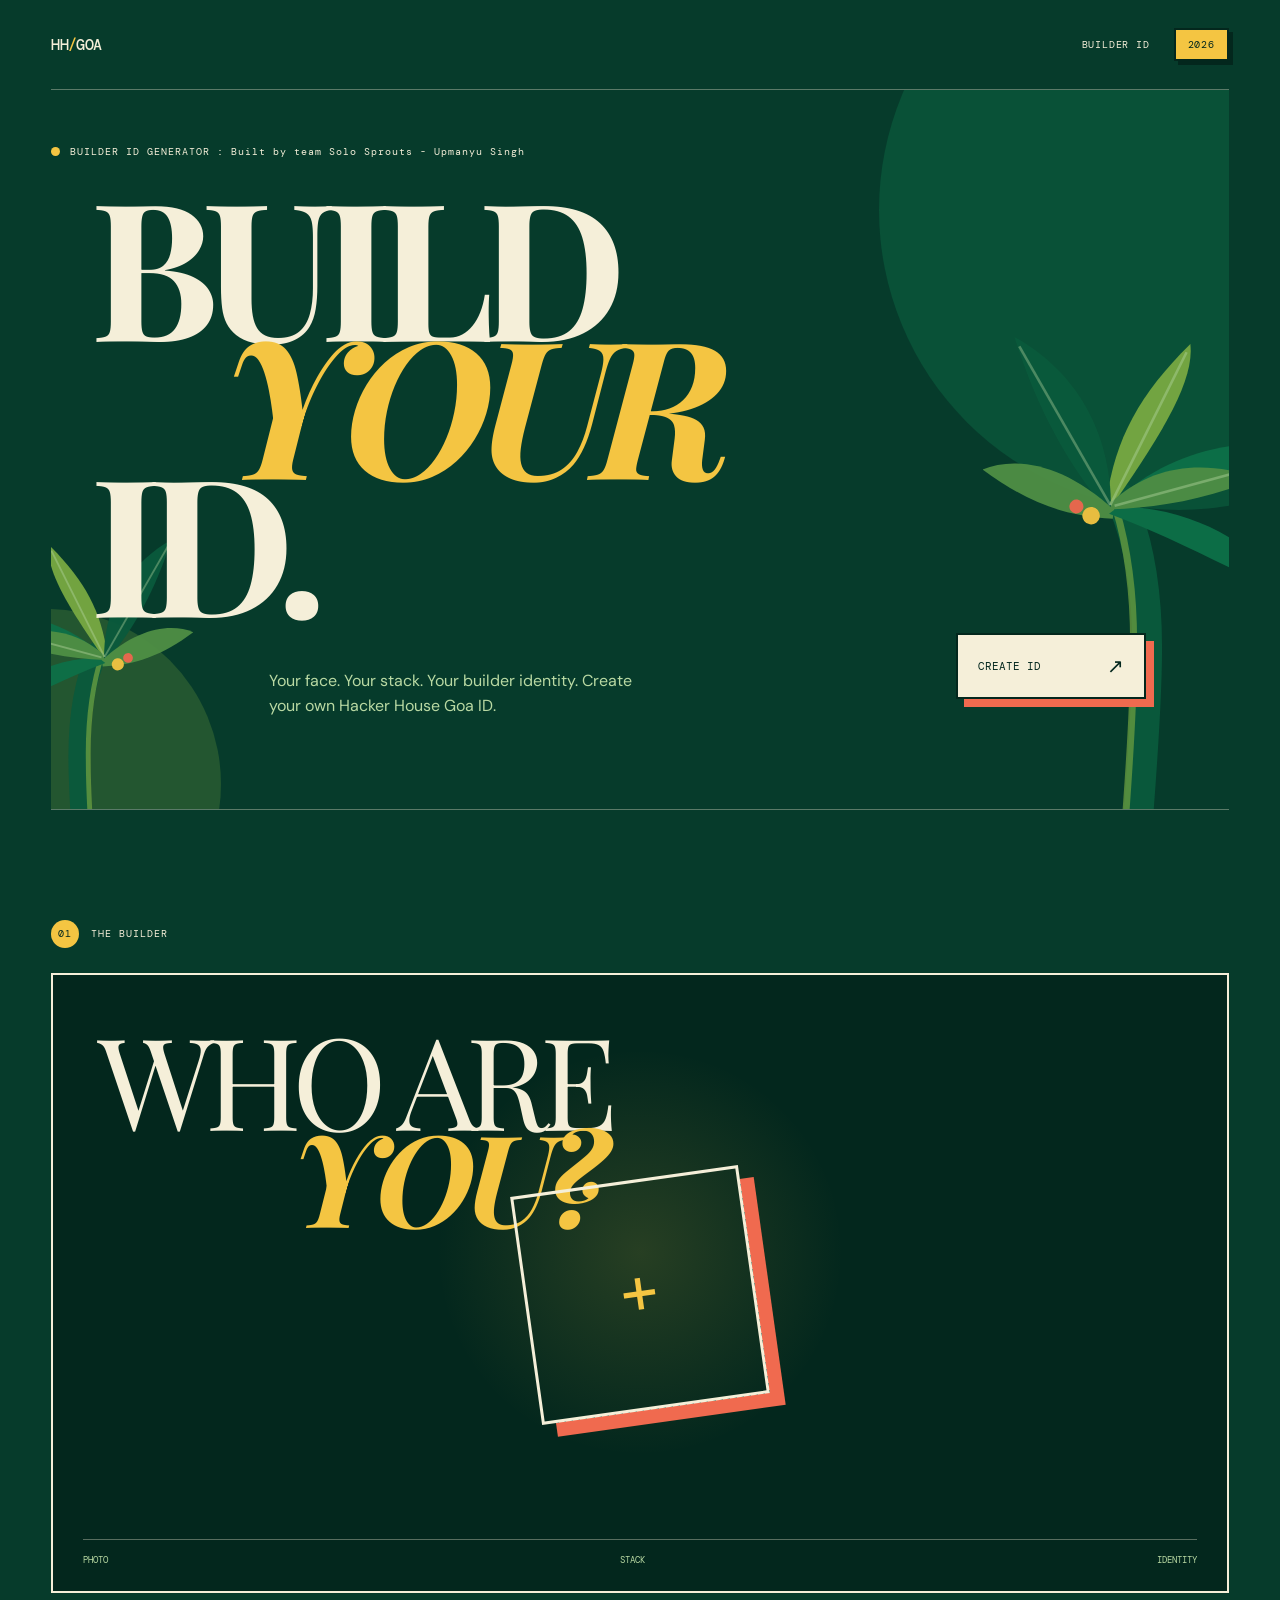
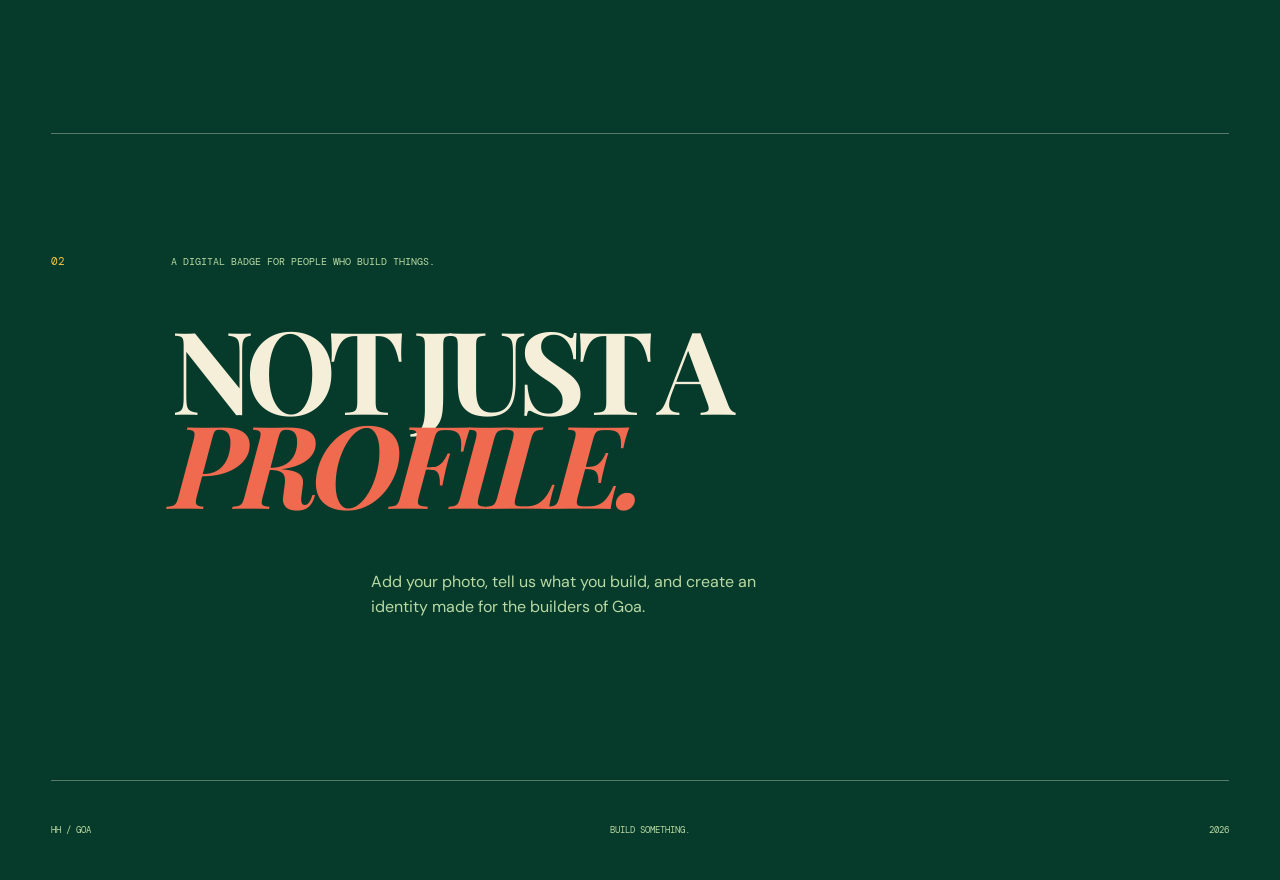
==== commit 112c794c: "added watermark" ====
--- a/index.html
+++ b/index.html
@@ -4,7 +4,7 @@
     <meta charset="UTF-8">
     <meta name="viewport" content="width=device-width, initial-scale=1.0">
 
-    <title>Builder ID — Goa</title>
+    <title>Builder ID : Goa</title>
     <meta
         name="description"
         content="Create your Builder ID for Hacker House Goa."
@@ -63,7 +63,7 @@
 
             <div class="hero-kicker">
                 <span class="kicker-dot"></span>
-                OFFICIAL BUILDER ID GENERATOR
+                BUILDER ID GENERATOR : Built by team Solo Sprouts - Upmanyu Singh
             </div>
 
             <h1 class="hero-title">
